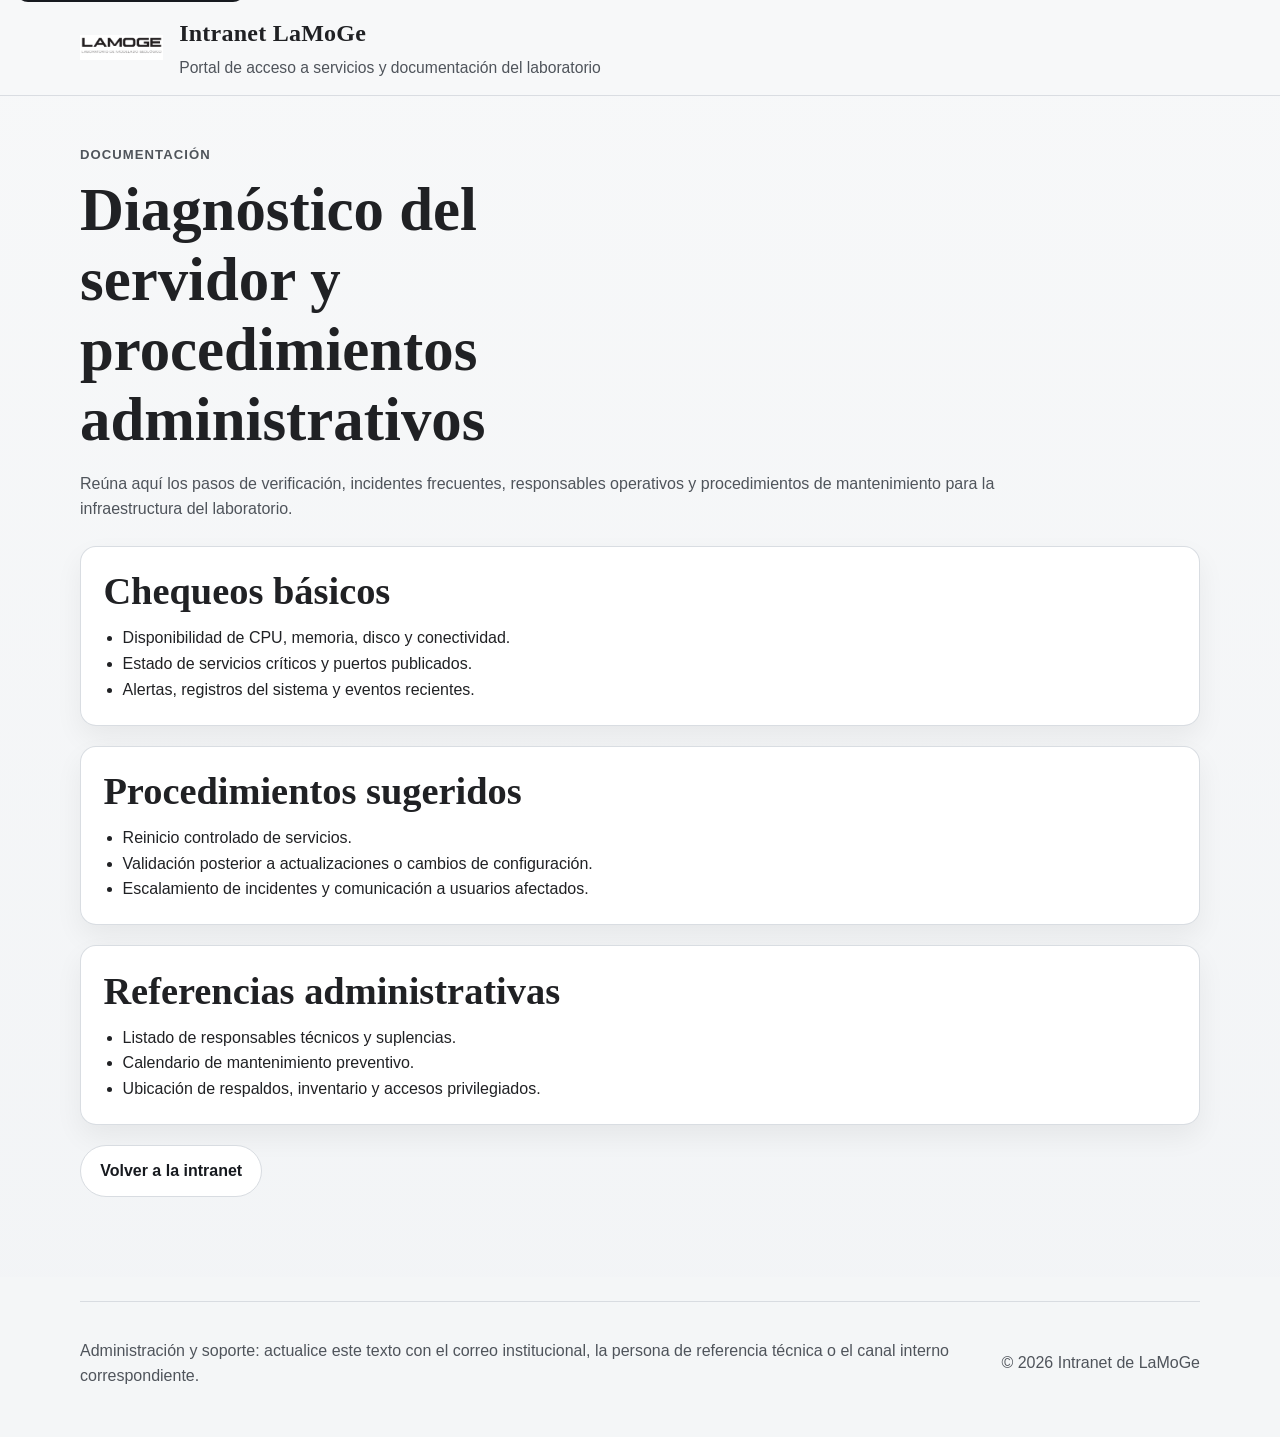
==== docs/administracion.html @ 381c1674 "Inicializa proyecto intranet LaMoGe" ====
<!DOCTYPE html>
<html lang="es">
<head>
  <meta charset="utf-8">
  <meta name="viewport" content="width=device-width, initial-scale=1">
  <title>Diagnóstico y administración | Intranet de LaMoGe</title>
  <meta
    name="description"
    content="Documentación interna para diagnóstico del servidor y procedimientos administrativos de LaMoGe."
  >
  <link rel="stylesheet" href="../styles.css">
</head>
<body id="top">
  <a class="skip-link" href="#main-content">Saltar al contenido principal</a>

  <header class="site-header">
    <div class="container header-inner">
      <a class="brand" href="../index.html" aria-label="Volver al inicio de la intranet de LaMoGe">
        <img src="../assets/lamoge-logo.png" alt="Logo de LaMoGe" width="108" height="108">
        <span class="brand-text">
          <span class="brand-name">Intranet LaMoGe</span>
          <span class="brand-subtitle">Portal de acceso a servicios y documentación del laboratorio</span>
        </span>
      </a>
    </div>
  </header>

  <main id="main-content" class="doc-page">
    <section class="section">
      <div class="container">
        <div class="section-heading">
          <p class="eyebrow">Documentación</p>
          <h1>Diagnóstico del servidor y procedimientos administrativos</h1>
          <p>
            Reúna aquí los pasos de verificación, incidentes frecuentes, responsables operativos y procedimientos
            de mantenimiento para la infraestructura del laboratorio.
          </p>
        </div>

        <article class="doc-card">
          <h2>Chequeos básicos</h2>
          <ul class="doc-list">
            <li>Disponibilidad de CPU, memoria, disco y conectividad.</li>
            <li>Estado de servicios críticos y puertos publicados.</li>
            <li>Alertas, registros del sistema y eventos recientes.</li>
          </ul>
        </article>

        <article class="doc-card">
          <h2>Procedimientos sugeridos</h2>
          <ul class="doc-list">
            <li>Reinicio controlado de servicios.</li>
            <li>Validación posterior a actualizaciones o cambios de configuración.</li>
            <li>Escalamiento de incidentes y comunicación a usuarios afectados.</li>
          </ul>
        </article>

        <article class="doc-card">
          <h2>Referencias administrativas</h2>
          <ul class="doc-list">
            <li>Listado de responsables técnicos y suplencias.</li>
            <li>Calendario de mantenimiento preventivo.</li>
            <li>Ubicación de respaldos, inventario y accesos privilegiados.</li>
          </ul>
        </article>

        <p><a class="button button-secondary" href="../index.html">Volver a la intranet</a></p>
      </div>
    </section>
  </main>

  <footer class="site-footer">
    <div class="container footer-inner">
      <p>Administración y soporte: actualice este texto con el correo institucional, la persona de referencia técnica o el canal interno correspondiente.</p>
      <p>&copy; <span data-current-year></span> Intranet de LaMoGe</p>
    </div>
  </footer>

  <script src="../script.js"></script>
</body>
</html>
---- styles.css ----
/* Design tokens */
:root {
  --bg: #f2f4f6;
  --surface: #ffffff;
  --surface-alt: #f6f7f8;
  --text: #202124;
  --muted: #4f545b;
  --line: #d8dce1;
  --accent: #2f3640;
  --accent-dark: #171a1f;
  --accent-soft: #eceff2;
  --shadow: 0 12px 28px rgba(17, 20, 24, 0.06);
  --radius: 16px;
  --container: 1120px;
}

/* Base */
*,
*::before,
*::after {
  box-sizing: border-box;
}

html {
  scroll-behavior: smooth;
}

body {
  margin: 0;
  font-family: "Segoe UI", "Helvetica Neue", Arial, sans-serif;
  color: var(--text);
  background: linear-gradient(180deg, #f7f8f9 0%, var(--bg) 100%);
  line-height: 1.6;
}

img {
  display: block;
  max-width: 100%;
}

a {
  color: inherit;
}

:focus-visible {
  outline: 3px solid rgba(47, 54, 64, 0.28);
  outline-offset: 3px;
}

/* Layout */
.container {
  width: min(calc(100% - 2rem), var(--container));
  margin: 0 auto;
}

:is(.header-inner, .footer-inner, .hero-grid, .split-layout, .support-panel) {
  display: grid;
  gap: 1.5rem;
}

.section {
  padding: 2rem 0 4rem;
}

.section-muted {
  background: linear-gradient(180deg, rgba(242, 244, 246, 0.55), rgba(235, 238, 241, 0.85));
  border-top: 1px solid rgba(216, 220, 225, 0.85);
  border-bottom: 1px solid rgba(216, 220, 225, 0.85);
}

/* Typography */
h1,
h2,
h3 {
  margin: 0;
  line-height: 1.15;
}

h1,
h2 {
  font-family: "Iowan Old Style", "Palatino Linotype", "Book Antiqua", Georgia, serif;
}

h1 {
  font-size: clamp(2.2rem, 4.8vw, 3.8rem);
  max-width: 14ch;
}

h2 {
  font-size: clamp(1.7rem, 3vw, 2.5rem);
}

h3 {
  font-size: 1.2rem;
}

.eyebrow {
  margin: 0 0 0.65rem;
  color: #5f6770;
  font-size: 0.82rem;
  font-weight: 700;
  letter-spacing: 0.08em;
  text-transform: uppercase;
}

.hero-text,
.section-heading p,
.resource-list dd,
.support-panel p,
.site-footer p,
.service-card p,
.brand-subtitle {
  color: var(--muted);
}

/* Reusable components */
.skip-link {
  position: absolute;
  top: -3rem;
  left: 1rem;
  z-index: 100;
  padding: 0.75rem 1rem;
  border-radius: 0.75rem;
  background: var(--accent-dark);
  color: #fff;
}

.skip-link:focus {
  top: 1rem;
}

:is(.button, .card-button) {
  display: inline-flex;
  align-items: center;
  justify-content: center;
  border-radius: 999px;
  font-weight: 700;
  text-decoration: none;
}

.button {
  min-height: 2.9rem;
  padding: 0.75rem 1.2rem;
  transition: transform 0.2s ease, background-color 0.2s ease, color 0.2s ease;
}

.button:hover,
.button:focus-visible {
  transform: translateY(-1px);
}

.button-primary {
  background: var(--accent);
  color: #fff;
}

.button-primary:hover,
.button-primary:focus-visible {
  background: var(--accent-dark);
}

.button-secondary,
.card-button {
  border: 1px solid var(--line);
  background: var(--surface);
  color: var(--accent-dark);
}

.card-button {
  min-height: 2.6rem;
  padding: 0.65rem 1rem;
  transition: background-color 0.18s ease, border-color 0.18s ease, color 0.18s ease;
}

.card-button:hover,
.card-button:focus-visible {
  background: var(--accent-soft);
  border-color: #c7ccd3;
}

:is(.hero-panel, .service-card, .support-panel) {
  border: 1px solid rgba(216, 220, 225, 0.96);
  border-radius: var(--radius);
  background: rgba(255, 255, 255, 0.96);
  box-shadow: var(--shadow);
}

/* Header */
.site-header {
  position: sticky;
  top: 0;
  z-index: 20;
  border-bottom: 1px solid rgba(216, 220, 225, 0.92);
  backdrop-filter: blur(10px);
  background: rgba(247, 248, 249, 0.94);
}

.header-inner {
  grid-template-columns: 1fr auto;
  align-items: center;
  padding: 0.9rem 0;
}

.brand {
  display: inline-flex;
  align-items: center;
  gap: 1rem;
  text-decoration: none;
}

.brand img {
  width: 5.2rem;
  height: auto;
  flex-shrink: 0;
}

.brand-text {
  display: grid;
  gap: 0.15rem;
}

.brand-name {
  font-family: "Iowan Old Style", "Palatino Linotype", "Book Antiqua", Georgia, serif;
  font-size: 1.5rem;
  font-weight: 700;
  letter-spacing: 0.01em;
}

.brand-subtitle {
  max-width: 38rem;
  font-size: 0.98rem;
}

.site-nav ul {
  display: flex;
  flex-wrap: wrap;
  gap: 1rem;
  margin: 0;
  padding: 0;
  list-style: none;
}

.site-nav a {
  color: var(--muted);
  font-weight: 600;
  text-decoration: none;
}

.site-nav a:hover,
.site-nav a:focus-visible,
.service-card a:hover,
.service-card a:focus-visible {
  color: var(--accent-dark);
}

/* Notice */
.access-notice {
  padding-top: 1rem;
}

.access-notice-inner {
  display: flex;
  flex-wrap: wrap;
  align-items: center;
  gap: 0.35rem 0.5rem;
  padding: 0.8rem 1rem;
  border: 1px solid #d4d9df;
  border-left: 4px solid #7b3f00;
  border-radius: 0.9rem;
  background: #eef1f4;
  color: #2d3136;
  box-shadow: 0 6px 18px rgba(17, 20, 24, 0.04);
}

.access-notice strong {
  font-weight: 700;
}

/* Hero */
.hero {
  padding: 3.7rem 0 2.5rem;
}

.hero-grid {
  grid-template-columns: minmax(0, 1.5fr) minmax(280px, 0.9fr);
  align-items: start;
  gap: 2rem;
}

.hero-actions {
  display: flex;
  flex-wrap: wrap;
  gap: 0.9rem;
  margin-top: 1.6rem;
}

.hero-panel {
  padding: 1.45rem;
  background: linear-gradient(180deg, #ffffff 0%, #fafbfb 100%);
}

.highlights {
  display: grid;
  gap: 1rem;
  margin: 1rem 0 0;
  padding: 0;
  list-style: none;
}

.highlights li {
  padding-top: 1rem;
  border-top: 1px solid var(--line);
}

.highlights li:first-child {
  padding-top: 0;
  border-top: 0;
}

/* Services */
.section-heading {
  max-width: 60rem;
  margin-bottom: 1.5rem;
}

.service-tools {
  display: grid;
  grid-template-columns: minmax(0, 1.4fr) auto;
  gap: 1rem;
  align-items: end;
  margin-bottom: 1rem;
}

.search-field {
  display: grid;
  gap: 0.45rem;
}

.search-label {
  font-size: 0.92rem;
  font-weight: 600;
  color: var(--text);
}

.search-field input {
  width: 100%;
  min-height: 2.9rem;
  padding: 0.75rem 0.95rem;
  border: 1px solid var(--line);
  border-radius: 0.9rem;
  background: var(--surface);
  color: var(--text);
  font: inherit;
}

.search-field input::placeholder {
  color: #767d86;
}

.filter-group {
  display: inline-flex;
  flex-wrap: wrap;
  gap: 0.6rem;
}

.filter-chip {
  min-height: 2.65rem;
  padding: 0.65rem 1rem;
  border: 1px solid var(--line);
  border-radius: 999px;
  background: var(--surface);
  color: var(--accent-dark);
  font: inherit;
  font-weight: 600;
  cursor: pointer;
  transition: background-color 0.18s ease, border-color 0.18s ease, color 0.18s ease;
}

.filter-chip:hover,
.filter-chip:focus-visible,
.filter-chip.is-active {
  background: var(--accent-soft);
  border-color: #c7ccd3;
}

.filter-chip.is-active {
  color: var(--accent-dark);
}

.filter-status,
.no-results {
  margin: 0 0 1.25rem;
  color: var(--muted);
}

.service-group + .service-group {
  margin-top: 2.5rem;
}

.group-heading {
  margin-bottom: 1rem;
}

.card-grid {
  display: grid;
  grid-template-columns: repeat(3, minmax(0, 1fr));
  gap: 1.2rem;
}

.service-card {
  padding: 1.4rem;
  transition: transform 0.18s ease, box-shadow 0.18s ease, border-color 0.18s ease;
}

.service-card:hover,
.service-card:focus-within {
  transform: translateY(-2px);
  border-color: #c5cbd2;
  box-shadow: 0 16px 32px rgba(17, 20, 24, 0.08);
}

.card-icon {
  display: inline-flex;
  align-items: center;
  justify-content: center;
  width: 3rem;
  height: 3rem;
  margin-bottom: 1rem;
  border: 1px solid var(--line);
  border-radius: 0.9rem;
  background: var(--accent-soft);
  color: var(--accent-dark);
  font-weight: 700;
  letter-spacing: 0.04em;
}

.service-card h4 {
  margin: 0;
  font-size: 1.15rem;
  line-height: 1.2;
}

.service-card p {
  margin: 0.75rem 0 1.1rem;
}

.card-actions {
  display: flex;
  flex-wrap: wrap;
  gap: 0.65rem;
}

.copy-button {
  min-height: 2.6rem;
  padding: 0.65rem 1rem;
  border: 1px solid var(--line);
  border-radius: 999px;
  background: transparent;
  color: var(--muted);
  font: inherit;
  font-weight: 600;
  cursor: pointer;
  transition: background-color 0.18s ease, border-color 0.18s ease, color 0.18s ease;
}

.copy-button:hover,
.copy-button:focus-visible {
  background: var(--accent-soft);
  border-color: #c7ccd3;
  color: var(--accent-dark);
}

.copy-button.is-copied {
  background: var(--accent-soft);
  color: var(--accent-dark);
}

[hidden] {
  display: none !important;
}

/* Resources */
.split-layout {
  grid-template-columns: minmax(0, 1.1fr) minmax(0, 0.9fr);
  align-items: start;
}

.resource-list {
  display: grid;
  gap: 1rem;
  margin: 0;
}

.resource-list div {
  padding: 1rem 1.1rem;
  border: 1px solid rgba(211, 222, 230, 0.95);
  border-radius: 1rem;
  background: rgba(255, 255, 255, 0.88);
}

.highlights strong,
.resource-list dt {
  display: block;
  margin-bottom: 0.15rem;
}

.resource-list dd {
  margin: 0;
}

/* Documentation pages */
.doc-page .section {
  padding-top: 3rem;
}

.doc-card {
  margin-bottom: 1.25rem;
  padding: 1.4rem;
  border: 1px solid rgba(216, 220, 225, 0.96);
  border-radius: var(--radius);
  background: rgba(255, 255, 255, 0.96);
  box-shadow: var(--shadow);
}

.doc-card h2 {
  margin-bottom: 0.75rem;
}

.doc-list {
  margin: 0;
  padding-left: 1.2rem;
}

.doc-code {
  overflow-x: auto;
  margin: 0.75rem 0;
  padding: 1rem;
  border: 1px solid var(--line);
  border-radius: 0.9rem;
  background: #f7f8fa;
}

/* Support and footer */
.support-panel {
  grid-template-columns: 1fr auto;
  align-items: center;
  padding: 1.5rem;
  background: linear-gradient(180deg, #ffffff 0%, #f8f9fa 100%);
}

.site-footer {
  padding: 1.5rem 0 2rem;
  background: #f4f6f7;
}

.footer-inner {
  grid-template-columns: 1fr auto;
  align-items: center;
  padding-top: 1.25rem;
  border-top: 1px solid var(--line);
}

/* Responsive */
@media (max-width: 900px) {
  :is(.hero-grid, .split-layout, .support-panel, .footer-inner, .header-inner) {
    grid-template-columns: 1fr;
  }

  .service-tools {
    grid-template-columns: 1fr;
    align-items: stretch;
  }

  .card-grid {
    grid-template-columns: repeat(2, minmax(0, 1fr));
  }

  .site-nav ul {
    gap: 0.75rem 1rem;
  }

  .brand img {
    width: 4.4rem;
  }

  .access-notice {
    padding-top: 0.85rem;
  }
}

@media (max-width: 640px) {
  .container {
    width: min(calc(100% - 1.25rem), var(--container));
  }

  .hero {
    padding-top: 2.6rem;
  }

  .card-grid {
    grid-template-columns: 1fr;
  }

  :is(.hero-panel, .service-card, .support-panel) {
    border-radius: 1.1rem;
  }

  .site-nav ul,
  .hero-actions,
  .card-actions {
    flex-direction: column;
    align-items: stretch;
  }

  .brand {
    align-items: flex-start;
  }

  .brand-name {
    font-size: 1.3rem;
  }

  .brand-subtitle {
    font-size: 0.92rem;
  }

  .button {
    width: 100%;
  }
}

/* Accessibility */
@media (prefers-reduced-motion: reduce) {
  html {
    scroll-behavior: auto;
  }

  *,
  *::before,
  *::after {
    transition: none !important;
  }
}
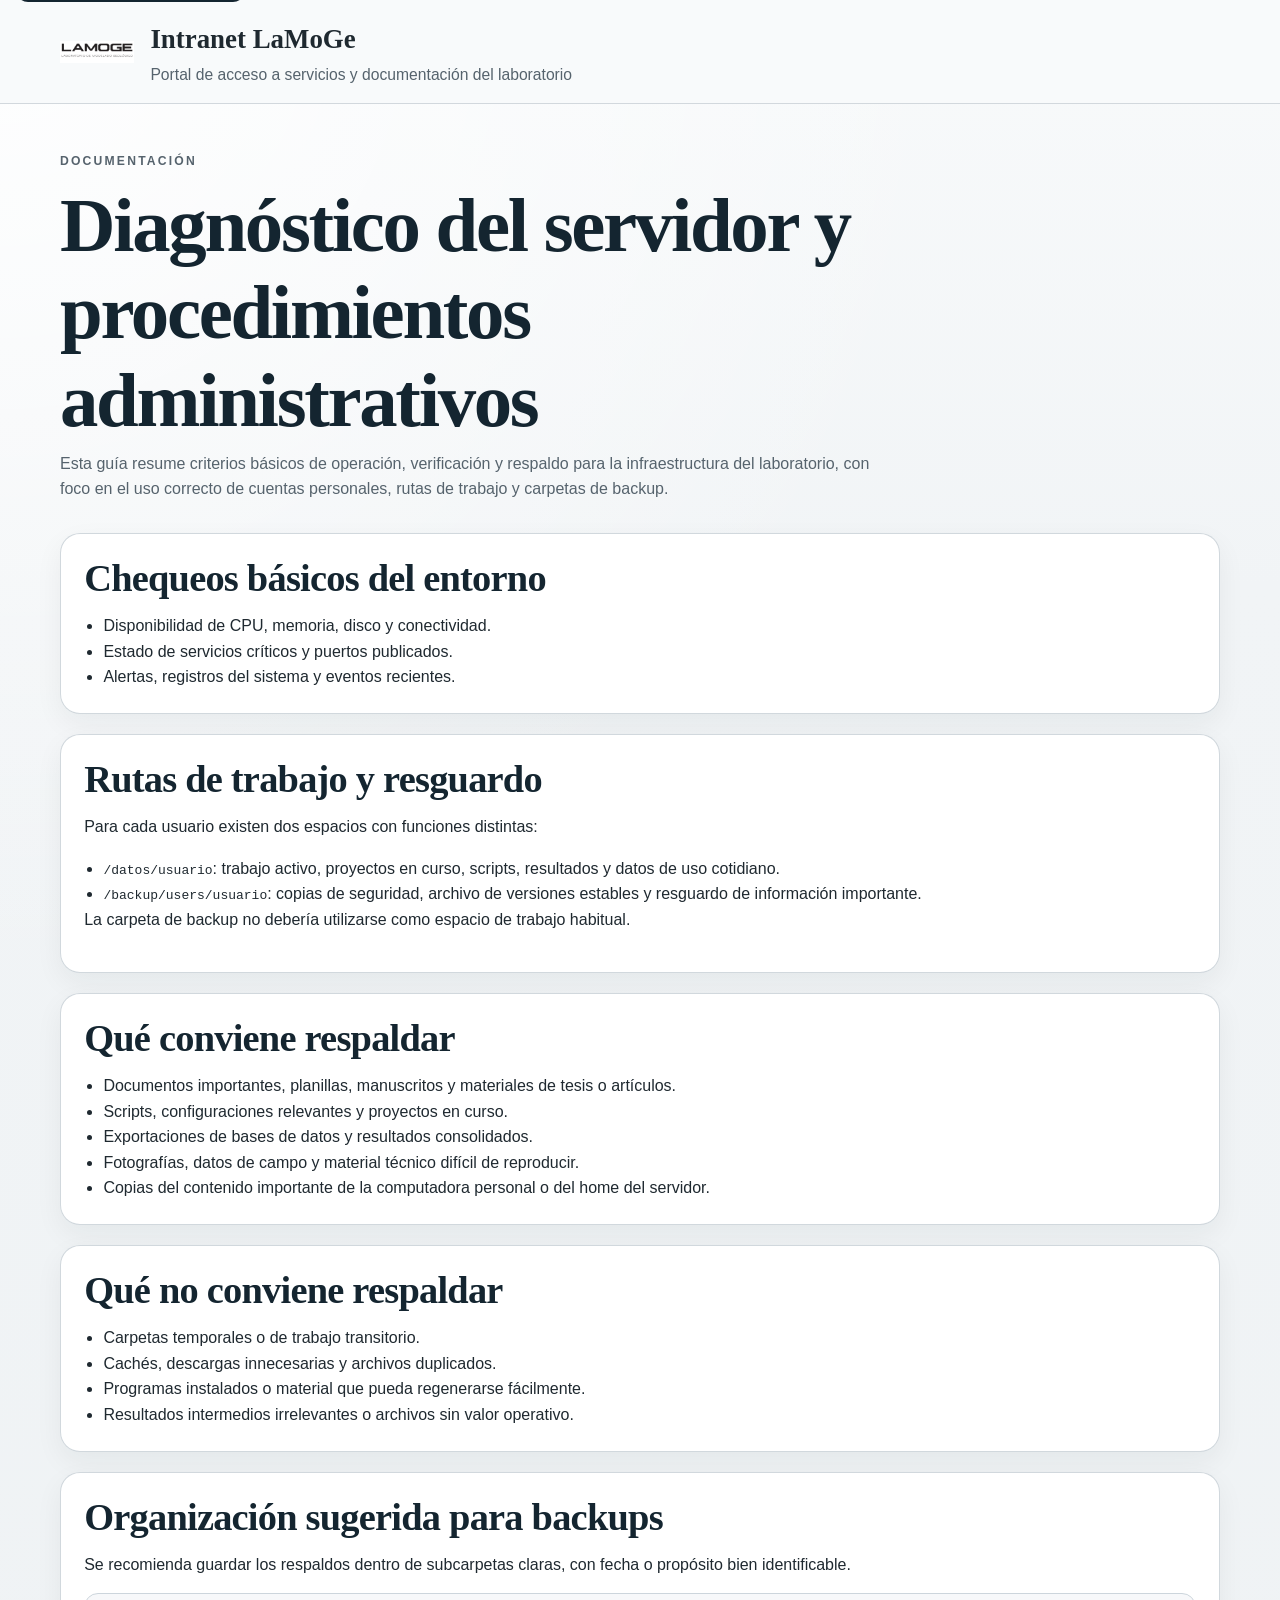
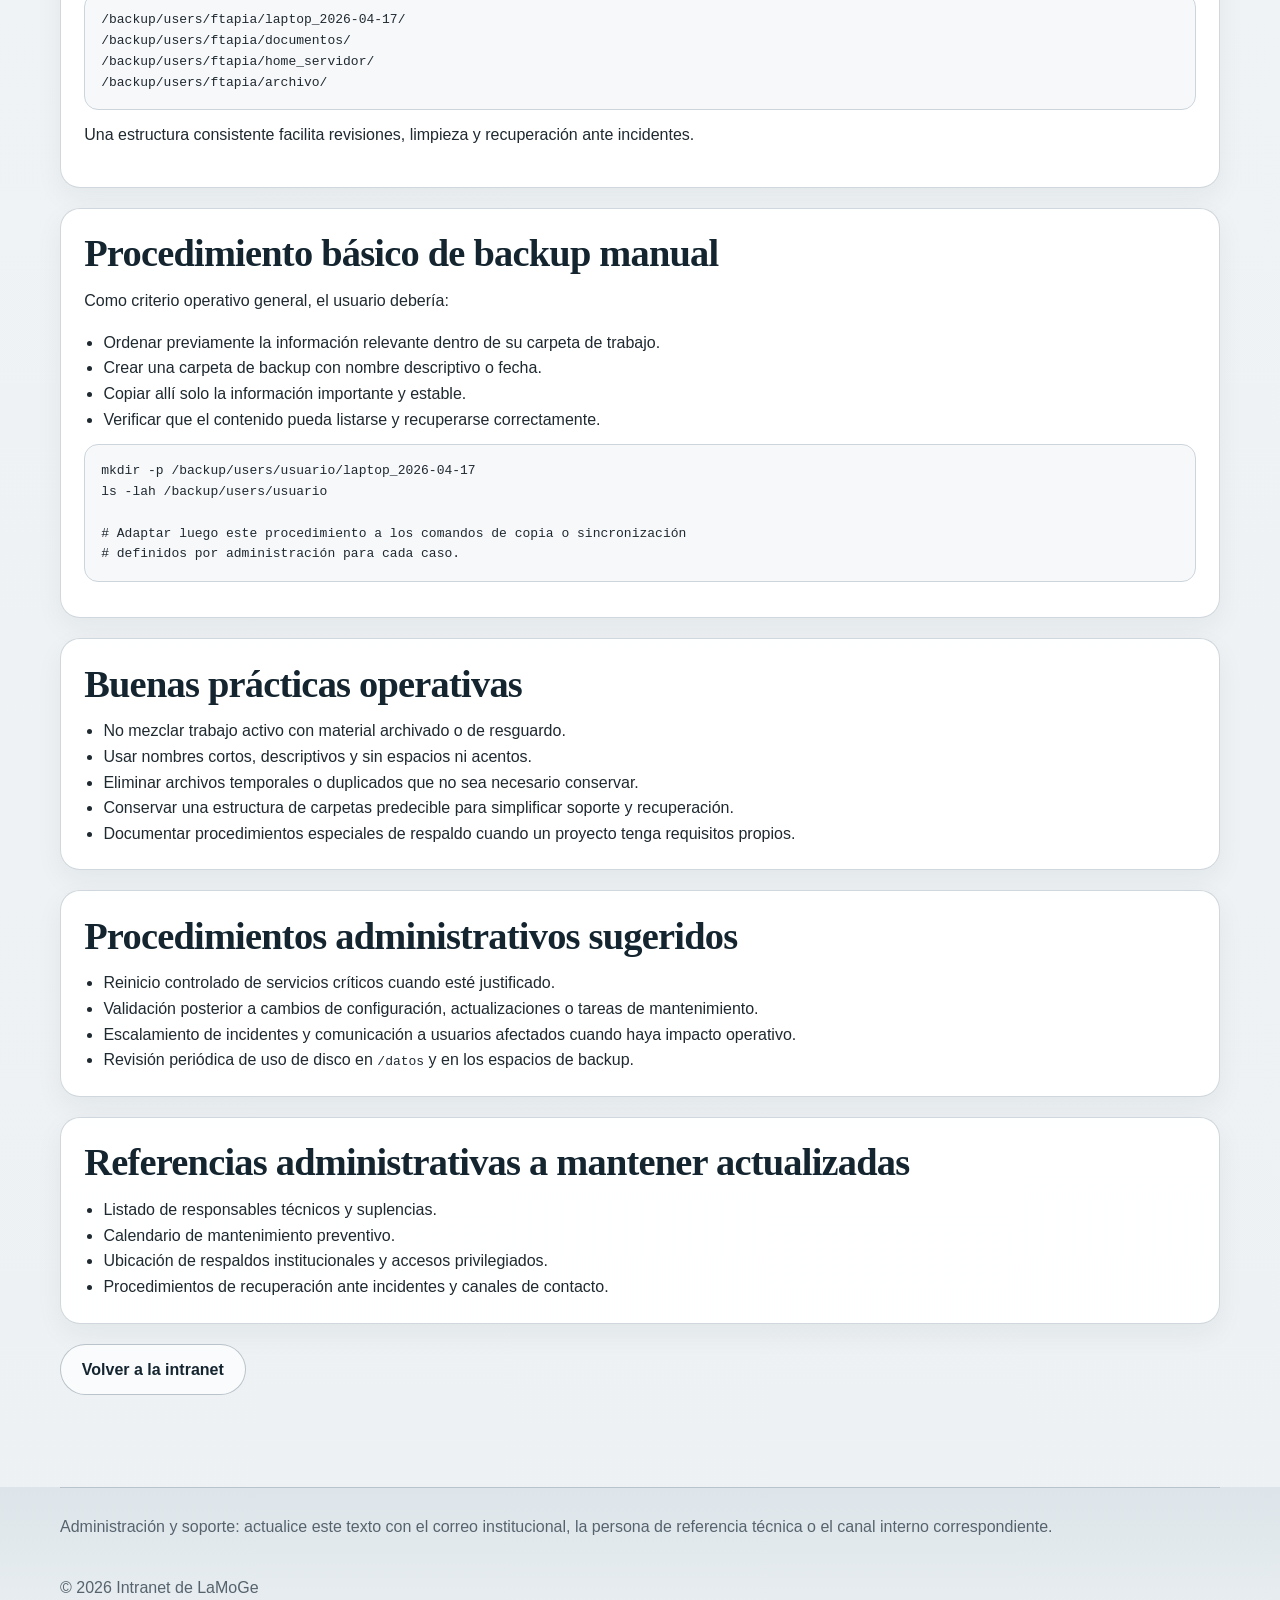
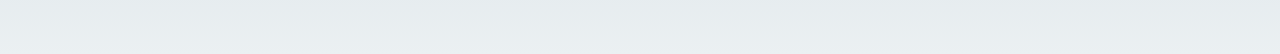
==== commit fb03ea41: "Agrega dashboard de estado y generador JSON" ====
--- a/docs/administracion.html
+++ b/docs/administracion.html
@@ -32,13 +32,13 @@
           <p class="eyebrow">Documentación</p>
           <h1>Diagnóstico del servidor y procedimientos administrativos</h1>
           <p>
-            Reúna aquí los pasos de verificación, incidentes frecuentes, responsables operativos y procedimientos
-            de mantenimiento para la infraestructura del laboratorio.
+            Esta guía resume criterios básicos de operación, verificación y respaldo para la infraestructura del
+            laboratorio, con foco en el uso correcto de cuentas personales, rutas de trabajo y carpetas de backup.
           </p>
         </div>
 
         <article class="doc-card">
-          <h2>Chequeos básicos</h2>
+          <h2>Chequeos básicos del entorno</h2>
           <ul class="doc-list">
             <li>Disponibilidad de CPU, memoria, disco y conectividad.</li>
             <li>Estado de servicios críticos y puertos publicados.</li>
@@ -47,20 +47,90 @@
         </article>
 
         <article class="doc-card">
-          <h2>Procedimientos sugeridos</h2>
+          <h2>Rutas de trabajo y resguardo</h2>
+          <p>Para cada usuario existen dos espacios con funciones distintas:</p>
           <ul class="doc-list">
-            <li>Reinicio controlado de servicios.</li>
-            <li>Validación posterior a actualizaciones o cambios de configuración.</li>
-            <li>Escalamiento de incidentes y comunicación a usuarios afectados.</li>
+            <li><code>/datos/usuario</code>: trabajo activo, proyectos en curso, scripts, resultados y datos de uso cotidiano.</li>
+            <li><code>/backup/users/usuario</code>: copias de seguridad, archivo de versiones estables y resguardo de información importante.</li>
+          </ul>
+          <p>La carpeta de backup no debería utilizarse como espacio de trabajo habitual.</p>
+        </article>
+
+        <article class="doc-card">
+          <h2>Qué conviene respaldar</h2>
+          <ul class="doc-list">
+            <li>Documentos importantes, planillas, manuscritos y materiales de tesis o artículos.</li>
+            <li>Scripts, configuraciones relevantes y proyectos en curso.</li>
+            <li>Exportaciones de bases de datos y resultados consolidados.</li>
+            <li>Fotografías, datos de campo y material técnico difícil de reproducir.</li>
+            <li>Copias del contenido importante de la computadora personal o del home del servidor.</li>
           </ul>
         </article>
 
         <article class="doc-card">
-          <h2>Referencias administrativas</h2>
+          <h2>Qué no conviene respaldar</h2>
+          <ul class="doc-list">
+            <li>Carpetas temporales o de trabajo transitorio.</li>
+            <li>Cachés, descargas innecesarias y archivos duplicados.</li>
+            <li>Programas instalados o material que pueda regenerarse fácilmente.</li>
+            <li>Resultados intermedios irrelevantes o archivos sin valor operativo.</li>
+          </ul>
+        </article>
+
+        <article class="doc-card">
+          <h2>Organización sugerida para backups</h2>
+          <p>Se recomienda guardar los respaldos dentro de subcarpetas claras, con fecha o propósito bien identificable.</p>
+          <pre class="doc-code"><code>/backup/users/ftapia/laptop_2026-04-17/
+/backup/users/ftapia/documentos/
+/backup/users/ftapia/home_servidor/
+/backup/users/ftapia/archivo/</code></pre>
+          <p>Una estructura consistente facilita revisiones, limpieza y recuperación ante incidentes.</p>
+        </article>
+
+        <article class="doc-card">
+          <h2>Procedimiento básico de backup manual</h2>
+          <p>Como criterio operativo general, el usuario debería:</p>
+          <ul class="doc-list">
+            <li>Ordenar previamente la información relevante dentro de su carpeta de trabajo.</li>
+            <li>Crear una carpeta de backup con nombre descriptivo o fecha.</li>
+            <li>Copiar allí solo la información importante y estable.</li>
+            <li>Verificar que el contenido pueda listarse y recuperarse correctamente.</li>
+          </ul>
+          <pre class="doc-code"><code>mkdir -p /backup/users/usuario/laptop_2026-04-17
+ls -lah /backup/users/usuario
+
+# Adaptar luego este procedimiento a los comandos de copia o sincronización
+# definidos por administración para cada caso.</code></pre>
+        </article>
+
+        <article class="doc-card">
+          <h2>Buenas prácticas operativas</h2>
+          <ul class="doc-list">
+            <li>No mezclar trabajo activo con material archivado o de resguardo.</li>
+            <li>Usar nombres cortos, descriptivos y sin espacios ni acentos.</li>
+            <li>Eliminar archivos temporales o duplicados que no sea necesario conservar.</li>
+            <li>Conservar una estructura de carpetas predecible para simplificar soporte y recuperación.</li>
+            <li>Documentar procedimientos especiales de respaldo cuando un proyecto tenga requisitos propios.</li>
+          </ul>
+        </article>
+
+        <article class="doc-card">
+          <h2>Procedimientos administrativos sugeridos</h2>
+          <ul class="doc-list">
+            <li>Reinicio controlado de servicios críticos cuando esté justificado.</li>
+            <li>Validación posterior a cambios de configuración, actualizaciones o tareas de mantenimiento.</li>
+            <li>Escalamiento de incidentes y comunicación a usuarios afectados cuando haya impacto operativo.</li>
+            <li>Revisión periódica de uso de disco en <code>/datos</code> y en los espacios de backup.</li>
+          </ul>
+        </article>
+
+        <article class="doc-card">
+          <h2>Referencias administrativas a mantener actualizadas</h2>
           <ul class="doc-list">
             <li>Listado de responsables técnicos y suplencias.</li>
             <li>Calendario de mantenimiento preventivo.</li>
-            <li>Ubicación de respaldos, inventario y accesos privilegiados.</li>
+            <li>Ubicación de respaldos institucionales y accesos privilegiados.</li>
+            <li>Procedimientos de recuperación ante incidentes y canales de contacto.</li>
           </ul>
         </article>
 
--- a/styles.css
+++ b/styles.css
@@ -1,17 +1,25 @@
-/* Design tokens */
+/* Tokens */
 :root {
-  --bg: #f2f4f6;
+  --bg: #edf1f3;
+  --bg-deep: #d8e0e6;
   --surface: #ffffff;
-  --surface-alt: #f6f7f8;
-  --text: #202124;
-  --muted: #4f545b;
-  --line: #d8dce1;
-  --accent: #2f3640;
-  --accent-dark: #171a1f;
-  --accent-soft: #eceff2;
-  --shadow: 0 12px 28px rgba(17, 20, 24, 0.06);
-  --radius: 16px;
-  --container: 1120px;
+  --surface-soft: #f6f8f9;
+  --surface-strong: #e4ebef;
+  --text: #1f2930;
+  --muted: #56636d;
+  --muted-strong: #33414d;
+  --line: #ccd5dc;
+  --line-strong: #a7b3be;
+  --primary: #203746;
+  --primary-soft: #e4ebf0;
+  --primary-deep: #142530;
+  --accent: #8a6a3d;
+  --accent-soft: #f2ece1;
+  --shadow-sm: 0 10px 28px rgba(20, 31, 40, 0.055);
+  --shadow-md: 0 18px 38px rgba(20, 31, 40, 0.075);
+  --radius-sm: 12px;
+  --radius: 20px;
+  --container: 1160px;
 }
 
 /* Base */
@@ -27,9 +35,11 @@
 
 body {
   margin: 0;
-  font-family: "Segoe UI", "Helvetica Neue", Arial, sans-serif;
+  font-family: "Source Sans 3", "Segoe UI", "Helvetica Neue", Arial, sans-serif;
   color: var(--text);
-  background: linear-gradient(180deg, #f7f8f9 0%, var(--bg) 100%);
+  background:
+    radial-gradient(circle at top left, rgba(255, 255, 255, 0.86), transparent 28%),
+    linear-gradient(180deg, #f8fafb 0%, #f1f4f6 18%, var(--bg) 100%);
   line-height: 1.6;
 }
 
@@ -42,9 +52,23 @@
   color: inherit;
 }
 
+input,
+button,
+a {
+  -webkit-tap-highlight-color: transparent;
+}
+
 :focus-visible {
-  outline: 3px solid rgba(47, 54, 64, 0.28);
+  outline: 3px solid rgba(35, 56, 71, 0.24);
   outline-offset: 3px;
+}
+
+[hidden] {
+  display: none !important;
+}
+
+body.is-locked {
+  overflow: hidden;
 }
 
 /* Layout */
@@ -53,67 +77,106 @@
   margin: 0 auto;
 }
 
-:is(.header-inner, .footer-inner, .hero-grid, .split-layout, .support-panel) {
+.header-inner,
+.footer-inner,
+.hero-grid,
+.service-tools,
+.resources-grid,
+.support-panel {
   display: grid;
   gap: 1.5rem;
 }
 
 .section {
-  padding: 2rem 0 4rem;
+  padding: 2.75rem 0 4.75rem;
 }
 
 .section-muted {
-  background: linear-gradient(180deg, rgba(242, 244, 246, 0.55), rgba(235, 238, 241, 0.85));
-  border-top: 1px solid rgba(216, 220, 225, 0.85);
-  border-bottom: 1px solid rgba(216, 220, 225, 0.85);
+  border-top: 1px solid rgba(174, 185, 194, 0.55);
+  border-bottom: 1px solid rgba(174, 185, 194, 0.55);
+  background: linear-gradient(180deg, rgba(245, 247, 248, 0.9), rgba(232, 237, 240, 0.76));
+}
+
+.page-shell {
+  transition: filter 0.18s ease, opacity 0.18s ease;
+}
+
+body.is-locked .page-shell {
+  filter: blur(10px) saturate(0.8);
+  opacity: 0.34;
+  pointer-events: none;
+  user-select: none;
 }
 
 /* Typography */
 h1,
 h2,
+h3,
+h4,
+p {
+  margin-top: 0;
+}
+
+h1,
+h2,
+h3,
+.brand-name,
+.footer-title {
+  font-family: "Baskerville", "Iowan Old Style", "Palatino Linotype", Georgia, serif;
+}
+
+h1,
+h2,
+h3,
+h4 {
+  line-height: 1.14;
+  color: var(--primary-deep);
+}
+
+h1 {
+  margin-bottom: 0.4rem;
+  font-size: clamp(2.8rem, 6vw, 4.8rem);
+  letter-spacing: -0.03em;
+}
+
+h2 {
+  font-size: clamp(1.8rem, 3vw, 2.8rem);
+  letter-spacing: -0.02em;
+}
+
 h3 {
-  margin: 0;
-  line-height: 1.15;
-}
-
-h1,
-h2 {
-  font-family: "Iowan Old Style", "Palatino Linotype", "Book Antiqua", Georgia, serif;
-}
-
-h1 {
-  font-size: clamp(2.2rem, 4.8vw, 3.8rem);
-  max-width: 14ch;
-}
-
-h2 {
-  font-size: clamp(1.7rem, 3vw, 2.5rem);
-}
-
-h3 {
-  font-size: 1.2rem;
+  font-size: clamp(1.35rem, 2.2vw, 1.75rem);
+}
+
+h4 {
+  margin-bottom: 0.25rem;
+  font-size: 1.25rem;
 }
 
 .eyebrow {
-  margin: 0 0 0.65rem;
-  color: #5f6770;
-  font-size: 0.82rem;
+  margin-bottom: 0.65rem;
+  color: var(--muted);
+  font-size: 0.76rem;
   font-weight: 700;
-  letter-spacing: 0.08em;
+  letter-spacing: 0.18em;
   text-transform: uppercase;
 }
 
+.brand-kicker,
+.brand-subtitle,
+.hero-subtitle,
 .hero-text,
 .section-heading p,
-.resource-list dd,
+.group-heading p,
+.service-card p,
 .support-panel p,
+.resource-card p,
 .site-footer p,
-.service-card p,
-.brand-subtitle {
+.hero-facts dd {
   color: var(--muted);
 }
 
-/* Reusable components */
+/* Reusable */
 .skip-link {
   position: absolute;
   top: -3rem;
@@ -121,7 +184,7 @@
   z-index: 100;
   padding: 0.75rem 1rem;
   border-radius: 0.75rem;
-  background: var(--accent-dark);
+  background: var(--primary-deep);
   color: #fff;
 }
 
@@ -129,162 +192,429 @@
   top: 1rem;
 }
 
-:is(.button, .card-button) {
+.button,
+.card-button,
+.copy-button {
   display: inline-flex;
   align-items: center;
   justify-content: center;
   border-radius: 999px;
+  font: inherit;
   font-weight: 700;
   text-decoration: none;
+  transition:
+    transform 0.2s ease,
+    background-color 0.2s ease,
+    border-color 0.2s ease,
+    color 0.2s ease,
+    box-shadow 0.2s ease;
+}
+
+.button:hover,
+.button:focus-visible,
+.card-button:hover,
+.card-button:focus-visible,
+.copy-button:hover,
+.copy-button:focus-visible {
+  transform: translateY(-1px);
 }
 
 .button {
-  min-height: 2.9rem;
-  padding: 0.75rem 1.2rem;
-  transition: transform 0.2s ease, background-color 0.2s ease, color 0.2s ease;
-}
-
-.button:hover,
-.button:focus-visible {
-  transform: translateY(-1px);
-}
-
-.button-primary {
-  background: var(--accent);
+  min-height: 3rem;
+  padding: 0.75rem 1.3rem;
+}
+
+.button-primary,
+.card-button-primary {
+  border: 1px solid transparent;
+  background: var(--primary);
   color: #fff;
+  box-shadow: 0 8px 18px rgba(35, 56, 71, 0.14);
 }
 
 .button-primary:hover,
-.button-primary:focus-visible {
-  background: var(--accent-dark);
-}
-
-.button-secondary,
-.card-button {
+.button-primary:focus-visible,
+.card-button-primary:hover,
+.card-button-primary:focus-visible {
+  background: var(--primary-deep);
+}
+
+.button-secondary {
+  border: 1px solid rgba(174, 185, 194, 0.85);
+  background: rgba(255, 255, 255, 0.72);
+  color: var(--primary-deep);
+}
+
+.card-button,
+.copy-button {
+  min-height: 2.7rem;
+  padding: 0.7rem 1rem;
+}
+
+.copy-button {
   border: 1px solid var(--line);
-  background: var(--surface);
-  color: var(--accent-dark);
-}
-
-.card-button {
-  min-height: 2.6rem;
-  padding: 0.65rem 1rem;
-  transition: background-color 0.18s ease, border-color 0.18s ease, color 0.18s ease;
-}
-
-.card-button:hover,
-.card-button:focus-visible {
-  background: var(--accent-soft);
-  border-color: #c7ccd3;
-}
-
-:is(.hero-panel, .service-card, .support-panel) {
-  border: 1px solid rgba(216, 220, 225, 0.96);
+  background: var(--surface-soft);
+  color: var(--muted-strong);
+  cursor: pointer;
+}
+
+.copy-button.is-copied {
+  border-color: rgba(35, 56, 71, 0.26);
+  background: var(--primary-soft);
+  color: var(--primary-deep);
+}
+
+.hero-panel,
+.service-card,
+.resource-card,
+.support-panel {
+  border: 1px solid rgba(174, 185, 194, 0.56);
   border-radius: var(--radius);
   background: rgba(255, 255, 255, 0.96);
-  box-shadow: var(--shadow);
+  box-shadow: var(--shadow-sm);
+}
+
+/* Access gate */
+.access-gate {
+  position: fixed;
+  inset: 0;
+  z-index: 80;
+  display: grid;
+  place-items: center;
+  padding: 1.25rem;
+  background:
+    linear-gradient(180deg, rgba(20, 37, 48, 0.44), rgba(20, 37, 48, 0.56)),
+    radial-gradient(circle at top, rgba(255, 255, 255, 0.08), transparent 48%);
+}
+
+body:not(.is-locked) .access-gate {
+  display: none;
+}
+
+.access-gate-dialog {
+  position: relative;
+  width: min(100%, 34rem);
+  padding: 1.9rem;
+  border: 1px solid rgba(174, 185, 194, 0.78);
+  border-radius: 24px;
+  background:
+    linear-gradient(180deg, rgba(252, 253, 253, 0.99), rgba(245, 248, 249, 0.98));
+  box-shadow: 0 28px 70px rgba(11, 20, 27, 0.22);
+}
+
+.access-gate-dialog::before {
+  content: "";
+  position: absolute;
+  inset: 0 0 auto 0;
+  height: 5px;
+  border-radius: 24px 24px 0 0;
+  background: linear-gradient(90deg, var(--primary-deep), #365266, var(--accent));
+}
+
+.access-gate-header {
+  padding-bottom: 1.05rem;
+  border-bottom: 1px solid rgba(174, 185, 194, 0.42);
+}
+
+.access-gate-brand {
+  display: grid;
+  grid-template-columns: auto minmax(0, 1fr);
+  gap: 1rem;
+  align-items: center;
+}
+
+.access-gate-brand img {
+  width: 4rem;
+  height: auto;
+}
+
+.access-gate-kicker {
+  margin-bottom: 0.28rem;
+  color: var(--muted);
+  font-size: 0.83rem;
+  font-weight: 700;
+  letter-spacing: 0.08em;
+  text-transform: uppercase;
+}
+
+.access-gate-dialog h2 {
+  margin-bottom: 0;
+  font-size: clamp(1.7rem, 4vw, 2.3rem);
+}
+
+.access-gate-body {
+  padding: 1.1rem 0 1rem;
+}
+
+.access-gate-text,
+.access-gate-note {
+  color: var(--muted);
+}
+
+.access-gate-text {
+  margin-bottom: 0.9rem;
+  font-size: 1rem;
+}
+
+.access-gate-note {
+  margin-bottom: 0;
+  padding-left: 0.9rem;
+  border-left: 2px solid rgba(138, 106, 61, 0.38);
+  font-size: 0.94rem;
+}
+
+.access-gate-form {
+  display: grid;
+  gap: 0.95rem;
+  padding-top: 0.15rem;
+}
+
+.access-field input {
+  min-height: 3.1rem;
+  border-radius: 14px;
+  background: rgba(255, 255, 255, 0.96);
+}
+
+.access-submit {
+  width: 100%;
+  min-height: 3.05rem;
+}
+
+.access-feedback {
+  min-height: 1.35rem;
+  margin-bottom: 0;
+  color: #8b2f2f;
+  font-size: 0.94rem;
+  font-weight: 600;
+}
+
+.access-feedback.is-success {
+  color: #355a45;
+}
+
+/* Institutional band */
+.site-banner {
+  background: linear-gradient(90deg, #142530, #1d3341);
+  color: rgba(255, 255, 255, 0.84);
+}
+
+.site-banner-inner {
+  display: flex;
+  flex-wrap: wrap;
+  justify-content: space-between;
+  gap: 0.5rem 1rem;
+  padding: 0.55rem 0;
+  font-size: 0.78rem;
+  letter-spacing: 0.06em;
+  text-transform: uppercase;
+}
+
+.site-banner-inner p {
+  margin-bottom: 0;
 }
 
 /* Header */
 .site-header {
   position: sticky;
   top: 0;
-  z-index: 20;
-  border-bottom: 1px solid rgba(216, 220, 225, 0.92);
-  backdrop-filter: blur(10px);
-  background: rgba(247, 248, 249, 0.94);
+  z-index: 30;
+  border-bottom: 1px solid rgba(174, 185, 194, 0.52);
+  background: rgba(248, 250, 251, 0.94);
+  backdrop-filter: blur(14px);
 }
 
 .header-inner {
-  grid-template-columns: 1fr auto;
+  grid-template-columns: minmax(0, 1fr) auto;
   align-items: center;
-  padding: 0.9rem 0;
+  padding: 1.1rem 0 1rem;
 }
 
 .brand {
   display: inline-flex;
   align-items: center;
-  gap: 1rem;
+  gap: 1.05rem;
   text-decoration: none;
 }
 
 .brand img {
-  width: 5.2rem;
+  width: 4.6rem;
   height: auto;
   flex-shrink: 0;
 }
 
 .brand-text {
   display: grid;
-  gap: 0.15rem;
+  gap: 0.08rem;
+}
+
+.brand-kicker {
+  font-size: 0.82rem;
+  letter-spacing: 0.08em;
+  text-transform: uppercase;
 }
 
 .brand-name {
-  font-family: "Iowan Old Style", "Palatino Linotype", "Book Antiqua", Georgia, serif;
-  font-size: 1.5rem;
+  font-size: 1.68rem;
   font-weight: 700;
-  letter-spacing: 0.01em;
 }
 
 .brand-subtitle {
-  max-width: 38rem;
+  max-width: 35rem;
   font-size: 0.98rem;
+}
+
+.header-side {
+  display: grid;
+  justify-items: end;
+  gap: 0.45rem;
+}
+
+.header-context {
+  margin-bottom: 0;
+  color: var(--muted);
+  font-size: 0.82rem;
+  letter-spacing: 0.08em;
+  text-transform: uppercase;
 }
 
 .site-nav ul {
   display: flex;
   flex-wrap: wrap;
-  gap: 1rem;
+  gap: 0.8rem 1.1rem;
   margin: 0;
   padding: 0;
   list-style: none;
 }
 
 .site-nav a {
-  color: var(--muted);
-  font-weight: 600;
+  position: relative;
+  color: var(--muted-strong);
+  font-weight: 700;
   text-decoration: none;
 }
 
-.site-nav a:hover,
-.site-nav a:focus-visible,
-.service-card a:hover,
-.service-card a:focus-visible {
-  color: var(--accent-dark);
+.site-nav a::after {
+  content: "";
+  position: absolute;
+  right: 0;
+  bottom: -0.25rem;
+  left: 0;
+  height: 1px;
+  background: currentColor;
+  transform: scaleX(0);
+  transform-origin: center;
+  transition: transform 0.2s ease;
+}
+
+.site-nav a:hover::after,
+.site-nav a:focus-visible::after {
+  transform: scaleX(1);
 }
 
 /* Notice */
 .access-notice {
-  padding-top: 1rem;
+  padding-top: 1.15rem;
 }
 
 .access-notice-inner {
   display: flex;
   flex-wrap: wrap;
   align-items: center;
-  gap: 0.35rem 0.5rem;
-  padding: 0.8rem 1rem;
-  border: 1px solid #d4d9df;
-  border-left: 4px solid #7b3f00;
-  border-radius: 0.9rem;
-  background: #eef1f4;
-  color: #2d3136;
-  box-shadow: 0 6px 18px rgba(17, 20, 24, 0.04);
-}
-
-.access-notice strong {
+  gap: 0.75rem 1rem;
+  padding: 0.9rem 1.05rem;
+  border: 1px solid rgba(138, 106, 61, 0.24);
+  border-left: 3px solid var(--accent);
+  border-radius: var(--radius-sm);
+  background: linear-gradient(180deg, rgba(242, 236, 225, 0.78), rgba(255, 255, 255, 0.92));
+  box-shadow: 0 10px 24px rgba(31, 40, 48, 0.04);
+}
+
+.access-notice-inner p {
+  margin-bottom: 0;
+}
+
+.notice-label {
+  display: inline-flex;
+  align-items: center;
+  min-height: 2rem;
+  padding: 0.2rem 0.7rem;
+  border-radius: 999px;
+  background: rgba(138, 106, 61, 0.12);
+  color: #6b512e;
+  font-size: 0.82rem;
   font-weight: 700;
+  letter-spacing: 0.05em;
+  text-transform: uppercase;
 }
 
 /* Hero */
 .hero {
-  padding: 3.7rem 0 2.5rem;
+  padding: 2.1rem 0 3rem;
+}
+
+.hero-shell {
+  position: relative;
+}
+
+.hero-shell::before {
+  content: "";
+  position: absolute;
+  inset: 0;
+  border-radius: 28px;
+  background:
+    linear-gradient(135deg, rgba(228, 235, 240, 0.94), rgba(248, 250, 251, 0.96)),
+    linear-gradient(90deg, rgba(35, 56, 71, 0.05), transparent);
+  pointer-events: none;
 }
 
 .hero-grid {
-  grid-template-columns: minmax(0, 1.5fr) minmax(280px, 0.9fr);
-  align-items: start;
+  position: relative;
+  grid-template-columns: minmax(0, 1.45fr) minmax(300px, 0.85fr);
+  align-items: stretch;
   gap: 2rem;
+  padding: 2.65rem;
+}
+
+.hero-copy {
+  max-width: 46rem;
+}
+
+.hero-subtitle {
+  margin-bottom: 1rem;
+  font-size: 1.2rem;
+  font-weight: 600;
+  color: var(--muted-strong);
+}
+
+.hero-text {
+  max-width: 42rem;
+  margin-bottom: 0;
+  font-size: 1.06rem;
+}
+
+.hero-highlights {
+  display: grid;
+  gap: 0.55rem;
+  margin: 1.35rem 0 0;
+  padding: 0;
+  list-style: none;
+}
+
+.hero-highlights li {
+  position: relative;
+  padding-left: 1rem;
+  color: var(--muted-strong);
+}
+
+.hero-highlights li::before {
+  content: "";
+  position: absolute;
+  top: 0.62rem;
+  left: 0;
+  width: 0.38rem;
+  height: 0.38rem;
+  border-radius: 999px;
+  background: var(--accent);
 }
 
 .hero-actions {
@@ -295,66 +625,82 @@
 }
 
 .hero-panel {
-  padding: 1.45rem;
-  background: linear-gradient(180deg, #ffffff 0%, #fafbfb 100%);
-}
-
-.highlights {
+  padding: 1.55rem;
+  background:
+    linear-gradient(180deg, rgba(255, 255, 255, 0.99), rgba(243, 247, 249, 0.98));
+}
+
+.hero-panel-heading {
+  margin-bottom: 1rem;
+}
+
+.hero-facts {
   display: grid;
   gap: 1rem;
-  margin: 1rem 0 0;
-  padding: 0;
-  list-style: none;
-}
-
-.highlights li {
+  margin: 0;
+}
+
+.hero-facts div {
   padding-top: 1rem;
-  border-top: 1px solid var(--line);
-}
-
-.highlights li:first-child {
+  border-top: 1px solid rgba(174, 185, 194, 0.45);
+}
+
+.hero-facts div:first-child {
   padding-top: 0;
   border-top: 0;
 }
 
+.hero-facts dt {
+  margin-bottom: 0.2rem;
+  font-weight: 700;
+  color: var(--primary-deep);
+}
+
+.hero-facts dd {
+  margin: 0;
+}
+
 /* Services */
 .section-heading {
-  max-width: 60rem;
-  margin-bottom: 1.5rem;
+  max-width: 52rem;
+  margin-bottom: 1.95rem;
+}
+
+.section-heading-compact {
+  margin-bottom: 0;
 }
 
 .service-tools {
-  display: grid;
-  grid-template-columns: minmax(0, 1.4fr) auto;
-  gap: 1rem;
+  grid-template-columns: minmax(0, 1.5fr) auto;
   align-items: end;
-  margin-bottom: 1rem;
+  margin-bottom: 1.1rem;
 }
 
 .search-field {
   display: grid;
-  gap: 0.45rem;
+  gap: 0.5rem;
 }
 
 .search-label {
-  font-size: 0.92rem;
-  font-weight: 600;
-  color: var(--text);
+  font-size: 0.94rem;
+  font-weight: 700;
+  color: var(--muted-strong);
 }
 
 .search-field input {
   width: 100%;
-  min-height: 2.9rem;
-  padding: 0.75rem 0.95rem;
+  min-height: 3rem;
+  padding: 0.82rem 1rem;
   border: 1px solid var(--line);
-  border-radius: 0.9rem;
-  background: var(--surface);
+  border-radius: 14px;
+  background: rgba(255, 255, 255, 0.92);
   color: var(--text);
   font: inherit;
+  box-shadow: inset 0 1px 0 rgba(255, 255, 255, 0.5);
 }
 
 .search-field input::placeholder {
-  color: #767d86;
+  color: #7b8791;
 }
 
 .filter-group {
@@ -364,148 +710,414 @@
 }
 
 .filter-chip {
-  min-height: 2.65rem;
+  min-height: 2.7rem;
   padding: 0.65rem 1rem;
   border: 1px solid var(--line);
   border-radius: 999px;
-  background: var(--surface);
-  color: var(--accent-dark);
+  background: rgba(255, 255, 255, 0.88);
+  color: var(--muted-strong);
   font: inherit;
-  font-weight: 600;
+  font-weight: 700;
   cursor: pointer;
-  transition: background-color 0.18s ease, border-color 0.18s ease, color 0.18s ease;
+  transition:
+    background-color 0.18s ease,
+    border-color 0.18s ease,
+    color 0.18s ease,
+    box-shadow 0.18s ease;
 }
 
 .filter-chip:hover,
-.filter-chip:focus-visible,
+.filter-chip:focus-visible {
+  border-color: var(--line-strong);
+  background: var(--surface-soft);
+}
+
 .filter-chip.is-active {
-  background: var(--accent-soft);
-  border-color: #c7ccd3;
-}
-
-.filter-chip.is-active {
-  color: var(--accent-dark);
+  border-color: rgba(35, 56, 71, 0.16);
+  background: var(--primary-soft);
+  color: var(--primary-deep);
+  box-shadow: inset 0 0 0 1px rgba(35, 56, 71, 0.02);
 }
 
 .filter-status,
 .no-results {
-  margin: 0 0 1.25rem;
+  margin: 0 0 1.3rem;
   color: var(--muted);
+  font-size: 0.96rem;
 }
 
 .service-group + .service-group {
-  margin-top: 2.5rem;
+  margin-top: 3.25rem;
 }
 
 .group-heading {
-  margin-bottom: 1rem;
+  max-width: 50rem;
+  margin-bottom: 1.35rem;
+}
+
+.group-heading p:last-child {
+  margin-bottom: 0;
+}
+
+/* Server status */
+.status-shell {
+  display: grid;
+  grid-template-columns: minmax(0, 1.5fr) minmax(300px, 0.82fr);
+  gap: 1.5rem;
+  align-items: start;
+}
+
+.status-grid {
+  display: grid;
+  grid-template-columns: repeat(2, minmax(0, 1fr));
+  gap: 1.2rem;
+}
+
+.status-card,
+.status-services-card {
+  border: 1px solid rgba(174, 185, 194, 0.56);
+  border-radius: var(--radius);
+  background: rgba(255, 255, 255, 0.95);
+  box-shadow: var(--shadow-sm);
+}
+
+.status-card {
+  padding: 1.35rem;
+}
+
+.status-card-compact {
+  min-height: 100%;
+}
+
+.status-services-card {
+  padding: 1.4rem;
+}
+
+.status-card-head {
+  display: flex;
+  flex-wrap: wrap;
+  justify-content: space-between;
+  gap: 0.75rem;
+  align-items: center;
+  margin-bottom: 0.95rem;
+}
+
+.status-card-head h3 {
+  margin-bottom: 0;
+  font-size: 1.16rem;
+}
+
+.status-pill {
+  display: inline-flex;
+  align-items: center;
+  min-height: 1.9rem;
+  padding: 0.2rem 0.7rem;
+  border-radius: 999px;
+  border: 1px solid rgba(174, 185, 194, 0.72);
+  background: rgba(255, 255, 255, 0.92);
+  color: var(--muted-strong);
+  font-size: 0.82rem;
+  font-weight: 700;
+}
+
+.status-pill.status-good {
+  background: #e8f0ea;
+  border-color: #b6cbbd;
+  color: #2f5b42;
+}
+
+.status-pill.status-warn {
+  background: #f3ede1;
+  border-color: #d7c6a3;
+  color: #7a5c2c;
+}
+
+.status-pill.status-critical {
+  background: #f5e6e4;
+  border-color: #d8b5af;
+  color: #8a3d35;
+}
+
+.status-value {
+  margin-bottom: 0.65rem;
+  color: var(--primary-deep);
+  font-family: "Baskerville", "Iowan Old Style", "Palatino Linotype", Georgia, serif;
+  font-size: clamp(1.65rem, 3vw, 2.3rem);
+  line-height: 1.05;
+}
+
+.status-meter {
+  height: 0.7rem;
+  margin-bottom: 0.65rem;
+  border-radius: 999px;
+  background: #e8edf0;
+  overflow: hidden;
+}
+
+.status-meter span {
+  display: block;
+  height: 100%;
+  border-radius: inherit;
+  background: linear-gradient(90deg, #496579, #2e495b);
+}
+
+.status-meter span.status-warn {
+  background: linear-gradient(90deg, #a27e43, #7f6333);
+}
+
+.status-meter span.status-critical {
+  background: linear-gradient(90deg, #a14a40, #7f342d);
+}
+
+.status-help,
+.status-updated,
+.status-fallback {
+  margin-bottom: 0;
+  color: var(--muted);
+}
+
+.status-help {
+  font-size: 0.95rem;
+}
+
+.service-health-list {
+  display: grid;
+  gap: 0.7rem;
+  margin: 0 0 1rem;
+  padding: 0;
+  list-style: none;
+}
+
+.service-health-list li {
+  display: flex;
+  align-items: center;
+  justify-content: space-between;
+  gap: 0.8rem;
+  padding-bottom: 0.65rem;
+  border-bottom: 1px solid rgba(174, 185, 194, 0.34);
+}
+
+.service-health-list li:last-child {
+  padding-bottom: 0;
+  border-bottom: 0;
+}
+
+.service-health-list strong {
+  display: inline-flex;
+  align-items: center;
+  min-height: 1.85rem;
+  padding: 0.1rem 0.65rem;
+  border-radius: 999px;
+  border: 1px solid rgba(174, 185, 194, 0.72);
+  font-size: 0.8rem;
+  font-weight: 700;
+}
+
+.service-health-list strong.status-good {
+  background: #e8f0ea;
+  border-color: #b6cbbd;
+  color: #2f5b42;
+}
+
+.service-health-list strong.status-warn {
+  background: #f3ede1;
+  border-color: #d7c6a3;
+  color: #7a5c2c;
+}
+
+.service-health-list strong.status-critical {
+  background: #f5e6e4;
+  border-color: #d8b5af;
+  color: #8a3d35;
+}
+
+.status-fallback {
+  margin-top: 0.85rem;
+  color: #8a3d35;
+  font-weight: 600;
 }
 
 .card-grid {
   display: grid;
-  grid-template-columns: repeat(3, minmax(0, 1fr));
-  gap: 1.2rem;
+  grid-template-columns: repeat(2, minmax(0, 1fr));
+  gap: 1.5rem;
 }
 
 .service-card {
-  padding: 1.4rem;
-  transition: transform 0.18s ease, box-shadow 0.18s ease, border-color 0.18s ease;
+  display: flex;
+  flex-direction: column;
+  gap: 1.05rem;
+  min-height: 100%;
+  padding: 1.45rem;
+  border-color: rgba(174, 185, 194, 0.62);
+  background:
+    linear-gradient(180deg, rgba(248, 250, 251, 0.96), rgba(255, 255, 255, 0.98) 22%);
+  transition:
+    box-shadow 0.18s ease,
+    border-color 0.18s ease;
 }
 
 .service-card:hover,
 .service-card:focus-within {
-  transform: translateY(-2px);
-  border-color: #c5cbd2;
-  box-shadow: 0 16px 32px rgba(17, 20, 24, 0.08);
-}
-
-.card-icon {
+  border-color: rgba(35, 56, 71, 0.18);
+  box-shadow: 0 14px 32px rgba(20, 31, 40, 0.07);
+}
+
+.card-topline {
+  display: flex;
+  flex-wrap: wrap;
+  justify-content: space-between;
+  gap: 0.6rem;
+  padding-bottom: 0.9rem;
+  border-bottom: 1px solid rgba(174, 185, 194, 0.34);
+}
+
+.service-badge,
+.service-meta {
   display: inline-flex;
   align-items: center;
+  min-height: 1.9rem;
+  padding: 0.2rem 0.7rem;
+  border-radius: 999px;
+  font-size: 0.82rem;
+}
+
+.service-badge {
+  background: #e8eef2;
+  color: var(--primary-deep);
+  font-weight: 700;
+}
+
+.service-meta {
+  border: 1px solid rgba(174, 185, 194, 0.8);
+  color: var(--muted);
+}
+
+.service-brand {
+  display: grid;
+  grid-template-columns: auto minmax(0, 1fr);
+  gap: 1rem;
+  align-items: center;
+}
+
+.service-tagline {
+  margin: 0;
+  font-size: 0.95rem;
+  color: var(--muted);
+}
+
+.card-icon {
+  position: relative;
+  display: inline-grid;
+  place-items: center;
+  align-items: center;
   justify-content: center;
-  width: 3rem;
-  height: 3rem;
-  margin-bottom: 1rem;
-  border: 1px solid var(--line);
-  border-radius: 0.9rem;
-  background: var(--accent-soft);
-  color: var(--accent-dark);
-  font-weight: 700;
-  letter-spacing: 0.04em;
-}
-
-.service-card h4 {
-  margin: 0;
-  font-size: 1.15rem;
-  line-height: 1.2;
-}
-
-.service-card p {
-  margin: 0.75rem 0 1.1rem;
+  width: 4.2rem;
+  height: 4.2rem;
+  flex: 0 0 4.2rem;
+  border: 1px solid rgba(174, 185, 194, 0.72);
+  border-radius: 16px;
+  background: linear-gradient(180deg, #fdfefe, #edf2f4);
+  color: var(--primary-deep);
+  overflow: hidden;
+}
+
+.service-glyph {
+  width: 2.55rem;
+  height: 2.55rem;
+}
+
+.service-glyph * {
+  fill: none;
+  stroke: currentColor;
+  stroke-width: 1.9;
+  stroke-linecap: round;
+  stroke-linejoin: round;
+}
+
+.service-glyph .service-dot {
+  fill: currentColor;
+  stroke: none;
+}
+
+.card-icon-jupyter {
+  background: linear-gradient(180deg, #fffaf5, #f1eee7);
+  color: #9a6429;
+}
+
+.card-icon-webodm {
+  background: linear-gradient(180deg, #f8fbfc, #ecf2f2);
+  color: #345d66;
+}
+
+.card-icon-geoserver {
+  background: linear-gradient(180deg, #f8fbf8, #eef4ef);
+  color: #3d6a4e;
+}
+
+.card-icon-dronedb {
+  background: linear-gradient(180deg, #fbfaf7, #f0ece4);
+  color: #6e5a36;
+}
+
+.card-icon-webmin {
+  background: linear-gradient(180deg, #fafbfc, #edf1f4);
+  color: #35506b;
+}
+
+.card-icon-postgresql {
+  background: linear-gradient(180deg, #f9fbfc, #edf2f6);
+  color: #415d7a;
+}
+
+.card-icon-ssh {
+  background: linear-gradient(180deg, #fafbfc, #edf1f4);
+  color: #2e4d62;
+}
+
+.card-icon-docs {
+  background: linear-gradient(180deg, #fafbfc, #edf1f4);
+  color: #5a6470;
+}
+
+.service-card > p {
+  margin-bottom: 0;
+  flex-grow: 1;
+  font-size: 0.98rem;
 }
 
 .card-actions {
   display: flex;
   flex-wrap: wrap;
-  gap: 0.65rem;
-}
-
-.copy-button {
-  min-height: 2.6rem;
-  padding: 0.65rem 1rem;
-  border: 1px solid var(--line);
-  border-radius: 999px;
-  background: transparent;
-  color: var(--muted);
-  font: inherit;
-  font-weight: 600;
-  cursor: pointer;
-  transition: background-color 0.18s ease, border-color 0.18s ease, color 0.18s ease;
-}
-
-.copy-button:hover,
-.copy-button:focus-visible {
-  background: var(--accent-soft);
-  border-color: #c7ccd3;
-  color: var(--accent-dark);
-}
-
-.copy-button.is-copied {
-  background: var(--accent-soft);
-  color: var(--accent-dark);
-}
-
-[hidden] {
-  display: none !important;
+  gap: 0.7rem;
+  margin-top: auto;
+  padding-top: 0.15rem;
 }
 
 /* Resources */
-.split-layout {
-  grid-template-columns: minmax(0, 1.1fr) minmax(0, 0.9fr);
+.resources-grid {
+  grid-template-columns: minmax(0, 0.9fr) minmax(0, 1.1fr);
   align-items: start;
-}
-
-.resource-list {
+  gap: 1.8rem;
+}
+
+.resource-panels {
   display: grid;
   gap: 1rem;
-  margin: 0;
-}
-
-.resource-list div {
-  padding: 1rem 1.1rem;
-  border: 1px solid rgba(211, 222, 230, 0.95);
-  border-radius: 1rem;
-  background: rgba(255, 255, 255, 0.88);
-}
-
-.highlights strong,
-.resource-list dt {
-  display: block;
-  margin-bottom: 0.15rem;
-}
-
-.resource-list dd {
-  margin: 0;
+}
+
+.resource-card {
+  padding: 1.3rem 1.35rem;
+  background: rgba(255, 255, 255, 0.92);
+}
+
+.resource-card h3 {
+  margin-bottom: 0.35rem;
+  font-size: 1.2rem;
+}
+
+.resource-card p {
+  margin-bottom: 0;
 }
 
 /* Documentation pages */
@@ -515,11 +1127,11 @@
 
 .doc-card {
   margin-bottom: 1.25rem;
-  padding: 1.4rem;
-  border: 1px solid rgba(216, 220, 225, 0.96);
+  padding: 1.45rem;
+  border: 1px solid rgba(174, 185, 194, 0.56);
   border-radius: var(--radius);
-  background: rgba(255, 255, 255, 0.96);
-  box-shadow: var(--shadow);
+  background: rgba(255, 255, 255, 0.95);
+  box-shadow: var(--shadow-sm);
 }
 
 .doc-card h2 {
@@ -536,73 +1148,136 @@
   margin: 0.75rem 0;
   padding: 1rem;
   border: 1px solid var(--line);
-  border-radius: 0.9rem;
+  border-radius: 14px;
   background: #f7f8fa;
 }
 
 /* Support and footer */
 .support-panel {
-  grid-template-columns: 1fr auto;
+  grid-template-columns: minmax(0, 1fr) auto;
   align-items: center;
-  padding: 1.5rem;
-  background: linear-gradient(180deg, #ffffff 0%, #f8f9fa 100%);
+  gap: 1.75rem;
+  padding: 1.7rem;
+  background: linear-gradient(180deg, rgba(255, 255, 255, 0.98), rgba(246, 248, 249, 0.98));
 }
 
 .site-footer {
-  padding: 1.5rem 0 2rem;
-  background: #f4f6f7;
+  padding: 0 0 2.4rem;
+  background: linear-gradient(180deg, #dde5ea 0%, #ebf0f2 100%);
 }
 
 .footer-inner {
-  grid-template-columns: 1fr auto;
-  align-items: center;
-  padding-top: 1.25rem;
-  border-top: 1px solid var(--line);
+  gap: 1.2rem;
+  padding-top: 1.6rem;
+  border-top: 1px solid rgba(174, 185, 194, 0.75);
+}
+
+.footer-grid {
+  display: grid;
+  grid-template-columns: minmax(0, 1.2fr) repeat(2, minmax(180px, 0.7fr));
+  gap: 1.25rem 1.5rem;
+}
+
+.footer-title {
+  margin-bottom: 0.3rem;
+  font-size: 1.12rem;
+}
+
+.footer-heading {
+  margin-bottom: 0.3rem;
+  color: var(--muted-strong);
+  font-size: 0.82rem;
+  font-weight: 700;
+  letter-spacing: 0.08em;
+  text-transform: uppercase;
+}
+
+.footer-copy {
+  margin-bottom: 0;
+  color: var(--muted);
 }
 
 /* Responsive */
-@media (max-width: 900px) {
-  :is(.hero-grid, .split-layout, .support-panel, .footer-inner, .header-inner) {
-    grid-template-columns: 1fr;
-  }
-
+@media (max-width: 980px) {
+  .header-inner,
+  .hero-grid,
+  .resources-grid,
+  .status-shell,
+  .support-panel,
   .service-tools {
     grid-template-columns: 1fr;
-    align-items: stretch;
+  }
+
+  .header-side {
+    justify-items: start;
+  }
+
+  .footer-grid {
+    grid-template-columns: 1fr;
+  }
+
+  .status-grid {
+    grid-template-columns: 1fr;
   }
 
   .card-grid {
-    grid-template-columns: repeat(2, minmax(0, 1fr));
+    grid-template-columns: 1fr;
   }
 
   .site-nav ul {
-    gap: 0.75rem 1rem;
-  }
-
-  .brand img {
-    width: 4.4rem;
-  }
-
-  .access-notice {
-    padding-top: 0.85rem;
-  }
-}
-
-@media (max-width: 640px) {
+    gap: 0.8rem 1rem;
+  }
+}
+
+@media (max-width: 720px) {
   .container {
     width: min(calc(100% - 1.25rem), var(--container));
   }
 
+  .access-gate {
+    padding: 0.9rem;
+  }
+
+  .access-gate-dialog {
+    padding: 1.35rem;
+    border-radius: 20px;
+  }
+
+  .access-gate-dialog::before {
+    border-radius: 20px 20px 0 0;
+  }
+
+  .access-gate-brand {
+    grid-template-columns: 1fr;
+    gap: 0.75rem;
+  }
+
+  .access-gate-brand img {
+    width: 3.25rem;
+  }
+
+  .brand {
+    align-items: flex-start;
+  }
+
+  .brand img {
+    width: 4.2rem;
+  }
+
+  .brand-name {
+    font-size: 1.45rem;
+  }
+
+  .hero-grid {
+    padding: 1.55rem;
+  }
+
   .hero {
-    padding-top: 2.6rem;
-  }
-
-  .card-grid {
-    grid-template-columns: 1fr;
-  }
-
-  :is(.hero-panel, .service-card, .support-panel) {
-    border-radius: 1.1rem;
+    padding-top: 1.4rem;
+  }
+
+  .site-banner-inner {
+    font-size: 0.72rem;
   }
 
   .site-nav ul,
@@ -612,20 +1287,15 @@
     align-items: stretch;
   }
 
-  .brand {
+  .button,
+  .card-button,
+  .copy-button {
+    width: 100%;
+  }
+
+  .card-topline {
+    flex-direction: column;
     align-items: flex-start;
-  }
-
-  .brand-name {
-    font-size: 1.3rem;
-  }
-
-  .brand-subtitle {
-    font-size: 0.92rem;
-  }
-
-  .button {
-    width: 100%;
   }
 }
 
